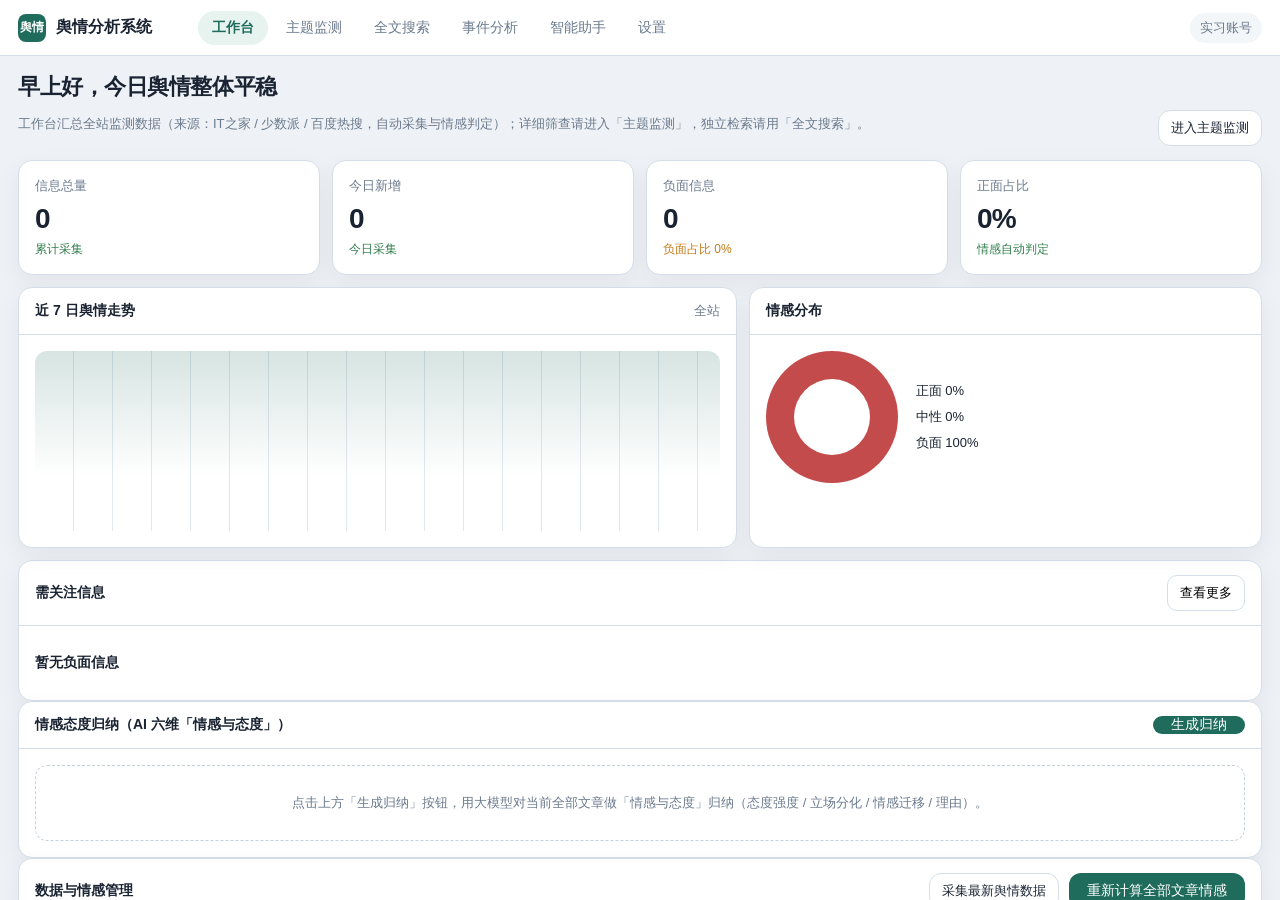
==== prd-ui-mockups/index.html @ eb1dfeb5 "舆情监控分析 Agent：情感分析 + 六维舆情报告 + 数据采集 + 报告生成" ====
<!DOCTYPE html>
<html lang="zh-CN">
<head>
  <meta charset="UTF-8" />
  <meta name="viewport" content="width=device-width, initial-scale=1" />
  <title>舆情分析系统</title>
  <link rel="stylesheet" href="styles.css" />
</head>
<body>
  <header class="topbar">
    <div class="topbar__brand">
      <span class="logo">舆情</span>
      <strong>舆情分析系统</strong>
    </div>
    <nav class="topnav" id="topnav">
      <button type="button" class="topnav__item is-active" data-module="overview">工作台</button>
      <button type="button" class="topnav__item" data-module="monitor">主题监测</button>
      <button type="button" class="topnav__item" data-module="search">全文搜索</button>
      <button type="button" class="topnav__item" data-module="event">事件分析</button>
      <button type="button" class="topnav__item" data-module="assistant">智能助手</button>
      <button type="button" class="topnav__item" data-module="settings">设置</button>
    </nav>
    <div class="topbar__right">
      <span class="user-chip">实习账号</span>
    </div>
  </header>

  <div class="shell" id="shell"></div>
  <div class="toast" id="toast" hidden></div>
  <script src="app.js"></script>
</body>
</html>
---- prd-ui-mockups/styles.css ----
:root {
  --bg: #eef2f6;
  --surface: #ffffff;
  --ink: #1a2332;
  --muted: #6b7a8d;
  --line: #d5dee8;
  --accent: #1f6b5c;
  --accent-soft: #e6f3ef;
  --accent-2: #2b6cb0;
  --sider: #152033;
  --sider-text: #c5d0dc;
  --neg: #c44b4b;
  --pos: #2f7d4a;
  --warn: #c47a1b;
  --shadow: 0 8px 24px rgba(26, 35, 50, 0.06);
  --radius: 14px;
  --font: "Segoe UI", "PingFang SC", "Microsoft YaHei", sans-serif;
}

* { box-sizing: border-box; }
html, body { margin: 0; height: 100%; }
body {
  font-family: var(--font);
  color: var(--ink);
  background: var(--bg);
  display: flex;
  flex-direction: column;
  min-height: 100vh;
}

.muted { color: var(--muted); font-size: 13px; }

/* ===== Top bar ===== */
.topbar {
  height: 56px;
  flex: 0 0 auto;
  display: flex;
  align-items: center;
  gap: 20px;
  padding: 0 18px;
  background: #fff;
  border-bottom: 1px solid var(--line);
  z-index: 30;
}
.topbar__brand {
  display: flex;
  align-items: center;
  gap: 10px;
  min-width: 160px;
}
.logo {
  width: 28px;
  height: 28px;
  border-radius: 8px;
  background: var(--accent);
  color: #fff;
  display: inline-flex;
  align-items: center;
  justify-content: center;
  font-size: 12px;
  font-weight: 700;
}
.topnav {
  display: flex;
  gap: 4px;
  flex: 1;
  overflow-x: auto;
}
.topnav__item {
  border: 0;
  background: transparent;
  padding: 8px 14px;
  border-radius: 999px;
  font-size: 14px;
  color: var(--muted);
  cursor: pointer;
  white-space: nowrap;
  flex: 0 0 auto;
}
.topnav__item:hover { background: #f3f6f9; color: var(--ink); }
.topnav__item.is-active {
  background: var(--accent-soft);
  color: var(--accent);
  font-weight: 700;
}
.topbar__right {
  display: flex;
  align-items: center;
  gap: 10px;
}
.ghost-btn {
  border: 1px solid var(--line);
  background: #fff;
  border-radius: 999px;
  padding: 7px 12px;
  font-size: 13px;
  cursor: pointer;
}
.ghost-btn:hover { border-color: var(--accent); color: var(--accent); }
.user-chip {
  font-size: 13px;
  color: var(--muted);
  background: #f3f6f9;
  padding: 6px 10px;
  border-radius: 999px;
}

/* ===== Shell ===== */
.shell {
  flex: 1;
  min-height: 0;
  display: grid;
  grid-template-columns: 220px minmax(0, 1fr);
}
.shell--nosider {
  grid-template-columns: minmax(0, 1fr);
}

.sider {
  background: var(--sider);
  color: var(--sider-text);
  padding: 16px 12px;
  display: flex;
  flex-direction: column;
  gap: 10px;
  overflow-y: auto;
}
.sider__btn {
  border: 0;
  background: #1f6b5c;
  color: #fff;
  border-radius: 10px;
  padding: 11px 12px;
  font-size: 13px;
  font-weight: 700;
  cursor: pointer;
  text-align: left;
}
.sider__btn.secondary {
  background: transparent;
  border: 1px dashed #3a4a63;
  color: var(--sider-text);
  font-weight: 500;
}
.sider__title {
  margin: 10px 4px 4px;
  font-size: 12px;
  opacity: 0.7;
}
.sider-item {
  border: 0;
  background: transparent;
  color: inherit;
  text-align: left;
  padding: 10px 12px;
  border-radius: 10px;
  cursor: pointer;
  width: 100%;
}
.sider-item:hover { background: rgba(255,255,255,0.06); }
.sider-item.is-active {
  background: rgba(31, 107, 92, 0.35);
  color: #fff;
}
.sider-item__name { font-size: 14px; font-weight: 600; }
.sider-item__meta { margin-top: 3px; font-size: 12px; opacity: 0.7; }

.main {
  min-width: 0;
  min-height: 0;
  overflow: auto;
  padding: 16px 18px 24px;
}
.main--flush { padding: 0; }

.panel {
  background: var(--surface);
  border: 1px solid var(--line);
  border-radius: var(--radius);
  box-shadow: var(--shadow);
}

/* ===== Overview ===== */
.hero-line {
  display: flex;
  justify-content: space-between;
  align-items: flex-end;
  gap: 12px;
  margin-bottom: 14px;
}
.hero-line h1 {
  margin: 0;
  font-size: 22px;
  letter-spacing: -0.02em;
}
.kpi-row {
  display: grid;
  grid-template-columns: repeat(4, minmax(0, 1fr));
  gap: 12px;
  margin-bottom: 12px;
}
.kpi {
  padding: 16px;
}
.kpi__label { font-size: 13px; color: var(--muted); }
.kpi__value {
  margin-top: 8px;
  font-size: 28px;
  font-weight: 700;
  letter-spacing: -0.03em;
}
.kpi__delta { margin-top: 6px; font-size: 12px; }
.kpi__delta.up { color: var(--pos); }
.kpi__delta.down { color: var(--neg); }
.kpi__delta.warn { color: var(--warn); }

.grid-2 {
  display: grid;
  grid-template-columns: 1.4fr 1fr;
  gap: 12px;
  margin-bottom: 12px;
}
.panel__head {
  display: flex;
  justify-content: space-between;
  align-items: center;
  padding: 14px 16px;
  border-bottom: 1px solid var(--line);
}
.panel__head h3 { margin: 0; font-size: 14px; }
.panel__body { padding: 16px; }

.chart-line {
  height: 180px;
  border-radius: 12px;
  background:
    linear-gradient(180deg, rgba(31,107,92,0.18), transparent 70%),
    repeating-linear-gradient(
      90deg,
      transparent 0,
      transparent 38px,
      rgba(213,222,232,0.7) 38px,
      rgba(213,222,232,0.7) 39px
    );
  position: relative;
  overflow: hidden;
}
.chart-line svg {
  position: absolute;
  inset: 18px 10px 10px;
  width: calc(100% - 20px);
  height: calc(100% - 28px);
}
.donut-wrap {
  display: flex;
  align-items: center;
  gap: 18px;
}
.donut {
  width: 132px;
  height: 132px;
  border-radius: 50%;
  background: conic-gradient(#3d8f6a 0 52%, #c9a227 52% 78%, #c44b4b 78% 100%);
  position: relative;
}
.donut::after {
  content: "";
  position: absolute;
  inset: 28px;
  background: #fff;
  border-radius: 50%;
}
.legend { display: grid; gap: 8px; font-size: 13px; }
.legend span::before {
  content: "";
  display: inline-block;
  width: 8px;
  height: 8px;
  border-radius: 50%;
  margin-right: 8px;
}
.legend .p::before { background: #3d8f6a; }
.legend .n::before { background: #c9a227; }
.legend .g::before { background: #c44b4b; }

.attn-list { list-style: none; margin: 0; padding: 0; }
.attn-list li {
  display: flex;
  gap: 10px;
  padding: 12px 0;
  border-bottom: 1px solid #eef2f6;
  cursor: pointer;
}
.attn-list li:last-child { border-bottom: 0; }
.attn-list li:hover .attn__title { color: var(--accent); }
.dot {
  width: 8px;
  height: 8px;
  border-radius: 50%;
  margin-top: 6px;
  flex: 0 0 auto;
}
.dot--neg { background: var(--neg); }
.dot--pos { background: var(--pos); }
.dot--neu { background: #8a94a6; }
.attn__title { font-size: 14px; font-weight: 600; }
.attn__meta { margin-top: 4px; font-size: 12px; color: var(--muted); }

/* ===== Monitor / Search shared ===== */
.toolbar {
  display: flex;
  justify-content: space-between;
  align-items: center;
  gap: 12px;
  margin-bottom: 12px;
}
.crumbs { font-size: 13px; color: var(--muted); }
.crumbs strong { color: var(--ink); }
.view-switch {
  display: flex;
  gap: 6px;
  background: #fff;
  border: 1px solid var(--line);
  border-radius: 999px;
  padding: 4px;
}
.view-switch button {
  border: 0;
  background: transparent;
  border-radius: 999px;
  padding: 6px 12px;
  font-size: 13px;
  cursor: pointer;
  color: var(--muted);
}
.view-switch button.is-active {
  background: var(--accent);
  color: #fff;
}

.filter-box { padding: 14px 16px; margin-bottom: 12px; }
.filter-row {
  display: flex;
  flex-wrap: wrap;
  gap: 8px;
  align-items: center;
  margin-bottom: 10px;
}
.filter-row:last-child { margin-bottom: 0; }
.filter-label {
  width: 72px;
  flex: 0 0 auto;
  font-size: 13px;
  color: var(--muted);
}
.chip {
  border: 1px solid var(--line);
  background: #fff;
  border-radius: 999px;
  padding: 6px 12px;
  font-size: 12px;
  cursor: pointer;
  color: var(--ink);
}
.chip.is-active {
  background: var(--accent-soft);
  border-color: #b7d9cd;
  color: var(--accent);
  font-weight: 700;
}

.content-split {
  display: grid;
  grid-template-columns: minmax(0, 1fr) 260px;
  gap: 12px;
}
.list-panel { padding: 4px 8px; }
.article {
  display: block;
  width: 100%;
  text-align: left;
  border: 0;
  background: transparent;
  padding: 14px 10px;
  border-bottom: 1px solid #eef2f6;
  cursor: pointer;
}
.article:hover { background: #f7fafc; }
.article__title { font-size: 15px; font-weight: 700; margin: 0 0 6px; }
.article__summary {
  margin: 0 0 8px;
  font-size: 13px;
  color: var(--muted);
  line-height: 1.5;
}
.article__meta {
  display: flex;
  gap: 10px;
  flex-wrap: wrap;
  font-size: 12px;
  color: var(--muted);
}
.tag-mini {
  display: inline-flex;
  padding: 2px 8px;
  border-radius: 999px;
  background: #f2f5f8;
}
.tag-mini.neg { background: #fdecec; color: var(--neg); }
.tag-mini.pos { background: #e7f5ec; color: var(--pos); }

.side-card { padding: 14px; margin-bottom: 12px; }
.side-card h4 { margin: 0 0 10px; font-size: 14px; }
.rank { list-style: none; margin: 0; padding: 0; display: grid; gap: 8px; }
.rank li {
  display: flex;
  gap: 8px;
  font-size: 13px;
  cursor: pointer;
}
.rank li:hover { color: var(--accent); }
.rank .idx {
  width: 18px;
  height: 18px;
  border-radius: 5px;
  background: var(--accent-soft);
  color: var(--accent);
  display: inline-flex;
  align-items: center;
  justify-content: center;
  font-size: 11px;
  font-weight: 700;
  flex: 0 0 auto;
}

.search-hero {
  display: flex;
  gap: 10px;
  margin-bottom: 14px;
}
.search-hero input {
  flex: 1;
  border: 1px solid var(--line);
  border-radius: 12px;
  padding: 12px 14px;
  font-size: 14px;
  outline: none;
}
.search-hero input:focus { border-color: #7aae9f; }
.btn-primary {
  border: 0;
  background: var(--accent);
  color: #fff;
  border-radius: 12px;
  padding: 0 18px;
  font-size: 14px;
  cursor: pointer;
  white-space: nowrap;
}
.btn-secondary {
  border: 1px solid var(--line);
  background: #fff;
  color: var(--ink);
  border-radius: 12px;
  padding: 8px 12px;
  font-size: 13px;
  cursor: pointer;
}
.btn-ghost {
  border: 1px solid var(--line);
  background: #fff;
  border-radius: 10px;
  padding: 8px 12px;
  font-size: 13px;
  cursor: pointer;
}

.empty-block {
  border: 1px dashed #c5d0dc;
  border-radius: 12px;
  padding: 28px 12px;
  text-align: center;
  color: var(--muted);
  font-size: 13px;
}

/* ===== Event ===== */
.table {
  width: 100%;
  border-collapse: collapse;
  font-size: 14px;
}
.table th, .table td {
  padding: 12px 14px;
  border-bottom: 1px solid #eef2f6;
  text-align: left;
}
.table th { color: var(--muted); font-weight: 600; font-size: 13px; }
.status-pill {
  display: inline-flex;
  padding: 3px 8px;
  border-radius: 999px;
  font-size: 12px;
  background: var(--accent-soft);
  color: var(--accent);
}

/* ===== Assistant ===== */
.main--assist {
  padding: 16px 18px;
  height: calc(100vh - 56px);
  min-height: 0;
  overflow: hidden;
}
.assist-layout {
  display: grid;
  grid-template-columns: 220px minmax(0, 1fr) 280px;
  gap: 12px;
  height: 100%;
  min-height: 0;
}
.assist-side, .assist-chat, .assist-insight {
  background: #fff;
  border: 1px solid var(--line);
  border-radius: var(--radius);
  box-shadow: var(--shadow);
  min-height: 0;
  min-width: 0;
  display: flex;
  flex-direction: column;
}
.assist-side {
  padding: 14px;
  gap: 8px;
  overflow-y: auto;
}
.brand-mini {
  font-size: 15px;
  font-weight: 700;
  color: var(--ink);
  margin-bottom: 4px;
}
.assist-nav {
  border: 1px solid var(--line);
  background: #fff;
  border-radius: 12px;
  padding: 10px 12px;
  font-size: 13px;
  text-align: left;
  cursor: pointer;
  color: var(--ink);
}
.assist-nav.is-active {
  background: var(--accent-soft);
  border-color: #b7d9cd;
  color: var(--accent);
  font-weight: 700;
}
.assist-side__hint {
  margin: 8px 0 4px;
  line-height: 1.5;
  font-size: 12px;
}
.assist-side .btn-secondary { width: 100%; }
.assist-chat { overflow: hidden; }
.assist-insight {
  padding: 16px;
  gap: 12px;
  overflow-y: auto;
}
.insight-head {
  display: flex;
  justify-content: space-between;
  align-items: center;
}
.insight-head h3 { margin: 0; font-size: 14px; }
.assist-tips {
  margin: 0;
  padding-left: 18px;
  font-size: 13px;
  color: var(--muted);
  line-height: 1.55;
  display: grid;
  gap: 6px;
}
.chat {
  flex: 1;
  overflow-y: auto;
  padding: 16px;
  display: grid;
  gap: 12px;
  align-content: start;
}
.bubble {
  max-width: 92%;
  padding: 12px 14px;
  border-radius: 14px;
  font-size: 14px;
  line-height: 1.55;
}
.bubble p { margin: 0 0 10px; }
.bubble--user {
  justify-self: end;
  background: #1a2332;
  color: #fff;
  border-bottom-right-radius: 4px;
}
.bubble--agent {
  justify-self: start;
  background: #f5f8fb;
  border: 1px solid var(--line);
  border-bottom-left-radius: 4px;
}
.composer {
  display: flex;
  gap: 8px;
  padding: 12px 16px 16px;
  border-top: 1px solid var(--line);
}
.composer input {
  flex: 1;
  border: 1px solid var(--line);
  border-radius: 12px;
  padding: 12px 14px;
  font-size: 14px;
  outline: none;
}
.param-card {
  background: #fff;
  border: 1px solid var(--line);
  border-radius: 12px;
  padding: 12px;
  display: grid;
  gap: 8px;
}
.param-card__row span {
  display: block;
  color: var(--muted);
  font-size: 12px;
  margin-bottom: 2px;
}
.param-card__actions { display: flex; gap: 8px; flex-wrap: wrap; margin-top: 4px; }
.assist-insight { padding: 16px; gap: 10px; overflow-y: auto; }
.assist-insight h3 { margin: 0; font-size: 14px; }
.examples { display: flex; flex-wrap: wrap; gap: 8px; }
.examples .chip { text-align: left; padding: 10px 14px; }
.empty-hero { padding: 36px 24px 12px; }
.empty-hero h2 { margin: 0 0 10px; font-size: 24px; }
.empty-hero p { margin: 0 0 16px; color: var(--muted); font-size: 14px; line-height: 1.6; }

.main--plan {
  padding: 12px 18px 20px;
  height: calc(100vh - 56px);
  min-height: 0;
  overflow: hidden;
  display: flex;
  flex-direction: column;
  gap: 10px;
}
.plan-banner {
  flex: 0 0 auto;
  background: #f3f6f9;
  border: 1px solid var(--line);
  border-radius: 12px;
  padding: 10px 14px;
  font-size: 13px;
  color: var(--muted);
  line-height: 1.5;
}
.plan-layout {
  flex: 1;
  min-height: 0;
  display: grid;
  grid-template-columns: minmax(0, 1.15fr) minmax(320px, 0.95fr);
  gap: 12px;
}
.plan-form-panel,
.plan-agent-panel {
  min-height: 0;
  display: flex;
  flex-direction: column;
  overflow: hidden;
}
.plan-form {
  padding: 16px 18px 18px;
  overflow-y: auto;
  flex: 1;
}
.plan-row {
  display: grid;
  grid-template-columns: 120px minmax(0, 1fr);
  gap: 12px;
  align-items: center;
  margin-bottom: 14px;
}
.plan-row--top { align-items: start; }
.plan-row label {
  font-size: 13px;
  color: var(--ink);
  font-weight: 600;
  padding-top: 8px;
}
.plan-field { min-width: 0; }
.plan-field input,
.plan-field select,
.plan-field textarea {
  width: 100%;
  border: 1px solid var(--line);
  border-radius: 10px;
  padding: 10px 12px;
  font-size: 14px;
  font-family: inherit;
  outline: none;
  background: #fff;
}
.plan-field input:focus,
.plan-field select:focus,
.plan-field textarea:focus { border-color: #7aae9f; }
.plan-field textarea { resize: vertical; line-height: 1.5; }
.plan-hint {
  display: inline-block;
  margin-top: 6px;
  margin-left: 8px;
  font-size: 12px;
  color: var(--muted);
}
.plan-tip {
  margin: 6px 0 0;
  font-size: 12px;
  color: var(--muted);
  line-height: 1.45;
}
.plan-field--switch {
  display: flex;
  align-items: center;
  gap: 10px;
}
.switch {
  position: relative;
  display: inline-flex;
  width: 46px;
  height: 26px;
  cursor: pointer;
}
.switch input {
  opacity: 0;
  width: 0;
  height: 0;
}
.switch__ui {
  position: absolute;
  inset: 0;
  background: #9aa6b5;
  border-radius: 999px;
  transition: 0.2s;
}
.switch__ui::after {
  content: "";
  position: absolute;
  width: 20px;
  height: 20px;
  left: 3px;
  top: 3px;
  background: #fff;
  border-radius: 50%;
  transition: 0.2s;
}
.switch input:checked + .switch__ui { background: var(--accent); }
.switch input:checked + .switch__ui::after { transform: translateX(20px); }
.alert-onoff {
  display: inline-flex;
  align-items: center;
  justify-content: center;
  min-width: 42px;
  padding: 4px 10px;
  border-radius: 999px;
  font-size: 12px;
  font-weight: 700;
  background: #e8edf3;
  color: var(--muted);
}
.alert-onoff.is-on {
  background: #2b6cb0;
  color: #fff;
}
.alert-box {
  margin: 4px 0 16px;
  padding: 14px;
  border: 1px solid #d7e4f5;
  border-radius: 12px;
  background: #f7fbff;
}
.alert-box__title {
  font-size: 13px;
  font-weight: 700;
  color: #2b6cb0;
  margin-bottom: 12px;
}
.alert-grid {
  display: grid;
  grid-template-columns: 1fr 1fr;
  gap: 12px 18px;
  margin-top: 4px;
}
.alert-line {
  display: grid;
  grid-template-columns: 88px minmax(0, 1fr);
  gap: 8px;
  align-items: center;
  margin-bottom: 10px;
}
.alert-line--sources {
  margin-bottom: 12px;
  align-items: start;
}
.alert-line--sources > span {
  padding-top: 6px;
}
.alert-line > span {
  font-size: 12px;
  color: var(--muted);
}
.opt-wrap {
  display: flex;
  flex-wrap: wrap;
  gap: 6px;
}
.opt {
  border: 0;
  background: #e8eef8;
  color: #3a4a63;
  border-radius: 6px;
  padding: 6px 10px;
  font-size: 12px;
  cursor: pointer;
}
.opt.is-active {
  background: #2b6cb0;
  color: #fff;
}
.opt-wrap--interval {
  align-items: center;
}
.opt-wrap--interval select {
  border: 1px solid var(--line);
  border-radius: 6px;
  padding: 5px 8px;
  font-size: 12px;
}

@media (max-width: 1100px) {
  .alert-grid { grid-template-columns: 1fr; }
}
.plan-actions {
  display: flex;
  justify-content: center;
  gap: 12px;
  padding-top: 8px;
}
.plan-actions .btn-primary,
.plan-actions .btn-secondary {
  min-width: 96px;
  padding: 10px 18px;
}
.req {
  color: #e05353;
  font-style: normal;
  margin-right: 2px;
}
.event-form-head .btn-ghost {
  padding: 6px 10px;
}
.plan-field--dates {
  display: flex;
  flex-wrap: wrap;
  align-items: center;
  gap: 8px;
}
.plan-field--dates input {
  width: 140px;
}
.plan-form-panel .panel__head.event-form-head {
  background: linear-gradient(90deg, #2b6cb0, #3b82c4);
  color: #fff;
  border-bottom: 0;
  border-radius: 14px 14px 0 0;
}
.plan-form-panel .panel__head.event-form-head h3 { color: #fff; }
.plan-form-panel .panel__head.event-form-head .btn-ghost {
  background: rgba(255,255,255,0.15);
  border-color: rgba(255,255,255,0.35);
  color: #fff;
}
.plan-agent-panel .chat { flex: 1; }
.plan-agent-panel .empty-hero { padding: 28px 20px 12px; }
.plan-agent-panel .empty-hero h2 { font-size: 22px; }

@media (max-width: 1100px) {
  .plan-layout { grid-template-columns: 1fr; }
  .main--plan { height: auto; overflow: auto; }
}

.modal-mask {
  position: fixed;
  inset: 0;
  background: rgba(15, 23, 36, 0.45);
  display: flex;
  align-items: center;
  justify-content: center;
  z-index: 40;
  padding: 20px;
}
.modal {
  width: min(520px, 100%);
  background: #fff;
  border-radius: 16px;
  padding: 18px;
  box-shadow: var(--shadow);
}
.modal h3 { margin: 0 0 8px; }
.modal p { margin: 0 0 14px; color: var(--muted); font-size: 14px; line-height: 1.55; }
.modal__actions { display: flex; gap: 8px; justify-content: flex-end; }

.toast {
  position: fixed;
  left: 50%;
  bottom: 28px;
  transform: translateX(-50%);
  background: #1a2332;
  color: #fff;
  padding: 10px 16px;
  border-radius: 999px;
  font-size: 13px;
  z-index: 50;
  box-shadow: var(--shadow);
}
.toast[hidden] { display: none; }

@media (max-width: 1100px) {
  .kpi-row, .grid-2, .content-split, .assist-layout, .settings-grid, .provider-list {
    grid-template-columns: 1fr;
  }
  .shell { grid-template-columns: 1fr; }
  .sider { display: none; }
}

/* ===== Settings 页（新增，不影响既有界面） ===== */
.main--settings {
  width: 100%;
}
.settings-grid {
  display: grid;
  grid-template-columns: 1fr 1fr;
  gap: 14px;
  margin-bottom: 14px;
}
.settings-card { align-self: start; }
.settings-card .panel__body { padding: 16px; display: grid; gap: 14px; }

.provider-list {
  display: grid;
  grid-template-columns: 1fr 1fr;
  gap: 10px;
}
.provider-item {
  border: 1px solid var(--line);
  background: #fff;
  border-radius: 12px;
  padding: 12px;
  text-align: left;
  cursor: pointer;
  transition: 0.15s;
}
.provider-item:hover { border-color: #b7d9cd; }
.provider-item.is-active {
  border-color: var(--accent);
  background: var(--accent-soft);
  box-shadow: inset 0 0 0 1px var(--accent);
}
.provider-item__name { font-size: 14px; font-weight: 700; color: var(--ink); }
.provider-item.is-active .provider-item__name { color: var(--accent); }
.provider-item__desc { margin-top: 4px; font-size: 12px; color: var(--muted); line-height: 1.5; }

.cfg-fields { display: grid; gap: 12px; }
.cfg-field { display: grid; gap: 6px; }
.cfg-field label { font-size: 12px; font-weight: 600; color: var(--muted); }
.cfg-field input {
  width: 100%;
  border: 1px solid var(--line);
  border-radius: 10px;
  padding: 10px 12px;
  font-size: 14px;
  font-family: inherit;
  outline: none;
  background: #fff;
}
.cfg-field input:focus { border-color: #7aae9f; box-shadow: 0 0 0 3px rgba(31, 107, 92, 0.08); }
.cfg-note {
  font-size: 12px;
  color: var(--muted);
  line-height: 1.6;
  background: #f3f6f9;
  border: 1px dashed #c5d0dc;
  border-radius: 10px;
  padding: 10px 12px;
}

.settings-actions {
  display: flex;
  justify-content: flex-end;
  margin-bottom: 14px;
}
.settings-actions .btn-primary { padding: 10px 22px; }

.settings-result { overflow: hidden; }
.result-overview { padding-bottom: 14px; border-bottom: 1px solid var(--line); margin-bottom: 14px; }
.result-stats {
  display: grid;
  grid-template-columns: repeat(4, minmax(0, 1fr));
  gap: 12px;
  margin-bottom: 14px;
}
.stat {
  border: 1px solid var(--line);
  border-radius: 12px;
  padding: 14px;
  text-align: center;
  background: #fbfcfd;
}
.stat__num { font-size: 26px; font-weight: 700; letter-spacing: -0.02em; }
.stat__label { margin-top: 4px; font-size: 12px; color: var(--muted); }
.stat.pos .stat__num { color: #2f7d4a; }
.stat.neu .stat__num { color: #b08a17; }
.stat.neg .stat__num { color: #c44b4b; }

.result-bar {
  display: flex;
  height: 22px;
  border-radius: 999px;
  overflow: hidden;
  background: #eef2f6;
}
.bar-pos { background: #3d8f6a; }
.bar-neu { background: #d9b53a; }
.bar-neg { background: #c44b4b; }
.result-bar-legend {
  display: flex;
  gap: 18px;
  margin-top: 10px;
  font-size: 13px;
  color: var(--muted);
  flex-wrap: wrap;
}
.result-bar-legend span { display: inline-flex; align-items: center; }
.result-bar-legend i {
  display: inline-block;
  width: 8px;
  height: 8px;
  border-radius: 50%;
  margin-right: 6px;
}
.result-bar-legend .dot--pos { background: #3d8f6a; }
.result-bar-legend .dot--neu { background: #d9b53a; }
.result-bar-legend .dot--neg { background: #c44b4b; }

.result-list { display: grid; }
.result-list__head { font-size: 13px; font-weight: 700; color: var(--muted); margin-bottom: 6px; }
.res-row {
  display: flex;
  gap: 12px;
  align-items: flex-start;
  padding: 12px 4px;
  border-bottom: 1px solid #eef2f6;
}
.res-row:last-child { border-bottom: 0; }
.res-tag {
  flex: 0 0 auto;
  padding: 3px 10px;
  border-radius: 999px;
  font-size: 12px;
  font-weight: 600;
  background: #eef2f6;
  color: var(--muted);
}
.res-tag.pos { background: #e7f5ec; color: #2f7d4a; }
.res-tag.neg { background: #fdecec; color: #c44b4b; }
.res-body { min-width: 0; }
.res-title { font-size: 14px; font-weight: 600; line-height: 1.45; }
.res-meta { margin-top: 3px; font-size: 12px; color: var(--muted); }

/* ===== 情感态度归纳（LLM insight） ===== */
.insight-loading {
  text-align: center;
  padding: 24px;
  color: var(--muted);
  font-size: 13px;
}
.insight-overview { display: grid; gap: 16px; }
.insight-badges {
  display: grid;
  grid-template-columns: repeat(2, minmax(0, 1fr));
  gap: 12px;
}
.insight-badge {
  border: 1px solid var(--line);
  border-radius: 12px;
  padding: 14px;
  text-align: center;
  background: #fbfcfd;
}
.insight-badge span { display: block; font-size: 12px; color: var(--muted); margin-bottom: 6px; }
.insight-badge strong { font-size: 20px; font-weight: 700; }
.insight-section { }
.insight-section__title {
  font-size: 13px;
  font-weight: 700;
  color: var(--muted);
  margin-bottom: 10px;
}
.insight-shift {
  font-size: 14px;
  line-height: 1.6;
  background: #f5f8fb;
  border-left: 3px solid var(--accent);
  border-radius: 8px;
  padding: 10px 14px;
}
.meter-row {
  display: grid;
  grid-template-columns: 72px minmax(0, 1fr) 48px;
  gap: 10px;
  align-items: center;
  margin-bottom: 10px;
}
.meter-row:last-child { margin-bottom: 0; }
.meter-label { font-size: 13px; color: var(--ink); }
.meter-track {
  height: 12px;
  border-radius: 999px;
  background: #eef2f6;
  overflow: hidden;
}
.meter-fill { height: 100%; border-radius: 999px; transition: 0.3s; }
.meter-fill--strength { background: linear-gradient(90deg, #3d8f6a, #1f6b5c); }
.meter-fill--stance { background: linear-gradient(90deg, #2b6cb0, #3b82c4); }
.meter-val { font-size: 12px; color: var(--muted); text-align: right; }
.insight-reasons { margin: 0; padding-left: 18px; display: grid; gap: 6px; }
.insight-reasons li { font-size: 13px; line-height: 1.55; }
.insight-review {
  font-size: 12px;
  color: #b08a17;
  background: #fdf6e3;
  border: 1px solid #f0dfae;
  border-radius: 8px;
  padding: 8px 12px;
}
@media (max-width: 900px) {
  .insight-badges { grid-template-columns: 1fr; }
}

.res-more {
  display: block;
  margin: 12px auto 0;
  width: 100%;
  text-align: center;
  padding: 9px 12px;
}

.insight-error {
  border: 1px solid #e8b4b4;
  background: #fdf3f3;
  border-radius: 12px;
  padding: 14px 16px;
}
.insight-error__title { font-size: 14px; font-weight: 700; color: #c44b4b; margin-bottom: 8px; }
.insight-error__msg { font-size: 13px; color: #8a3d3d; margin-bottom: 8px; word-break: break-all; }
.insight-error__hint { font-size: 12px; color: #b07a7a; line-height: 1.6; }

/* ===== 六维分析驾驶舱（事件报告 / 分析洞察） ===== */
.insight-cockpit { display: flex; flex-direction: column; gap: 16px; }
.cockpit {
  background: #fff;
  border-radius: 12px;
  padding: 20px 24px;
  border: 1px solid var(--line);
  display: flex;
  align-items: center;
  justify-content: space-between;
  flex-wrap: wrap;
  gap: 16px;
}
.cockpit__left { display: flex; align-items: center; gap: 16px; flex-wrap: wrap; }
.cockpit__title { font-size: 18px; font-weight: 700; color: var(--ink); }
.cockpit__meta { font-size: 13px; color: #9ca3af; margin-top: 4px; }
.cockpit__badge {
  display: inline-flex; align-items: center;
  padding: 4px 12px; border-radius: 20px; font-size: 13px; font-weight: 600;
}
.badge--warning { background: #fef3c7; color: #92400e; }
.badge--demo { background: #f3f4f6; color: #6b7280; font-weight: 400; }
.cockpit__actions { display: flex; gap: 10px; }
.insight-cockpit .btn {
  padding: 8px 18px; border-radius: 8px; font-size: 13px; font-weight: 500;
  cursor: pointer; border: 1px solid transparent;
}
.insight-cockpit .btn--primary { background: #059669; color: #fff; border: 0; }
.insight-cockpit .btn--primary:hover { background: #047857; }
.insight-cockpit .btn--secondary { background: #fff; color: #374151; border-color: #d1d5db; }
.insight-cockpit .btn--sm { padding: 5px 12px; font-size: 12px; border-radius: 6px; }

.review-bar {
  display: flex; align-items: center; justify-content: space-between; gap: 12px;
  padding: 12px 16px; background: #fffbeb; border: 1px solid #fcd34d; border-radius: 8px;
}
.review-bar__text { font-size: 13px; color: #92400e; }
.review-bar__link {
  border: 0; background: transparent; font-size: 12px; color: #b45309;
  cursor: pointer; font-weight: 500; white-space: nowrap;
}

.mini-charts {
  display: grid; grid-template-columns: repeat(3, minmax(0, 1fr)); gap: 16px;
}
.chart-card {
  background: #fff; border-radius: 12px; padding: 16px 20px; border: 1px solid var(--line);
}
.chart-card__header {
  display: flex; align-items: center; justify-content: space-between; margin-bottom: 12px; gap: 8px;
}
.chart-card__title { font-size: 14px; font-weight: 600; color: #374151; }
.chart-card__head-right { display: flex; align-items: center; gap: 8px; }
.chart-card__value { font-size: 20px; font-weight: 700; color: #111; }
.chart-card__change {
  font-size: 12px; padding: 2px 8px; border-radius: 12px; font-weight: 500;
}
.change--up { background: #ecfdf5; color: #059669; }
.chart-card__sub, .chart-card__foot { font-size: 12px; color: #9ca3af; }
.sparkline { width: 100%; height: 60px; display: block; }
.donut-wrap.insight-donut { display: flex; align-items: center; gap: 16px; }
.insight-donut .donut-legend { display: flex; flex-direction: column; gap: 6px; }
.legend-item { display: flex; align-items: center; gap: 6px; font-size: 12px; color: #6b7280; }
.legend-dot { width: 8px; height: 8px; border-radius: 50%; flex-shrink: 0; }
.flow-steps { display: flex; align-items: center; gap: 8px; font-size: 12px; color: #6b7280; flex-wrap: wrap; }
.flow-step { padding: 4px 10px; background: #f3f4f6; border-radius: 6px; font-weight: 500; }
.flow-arrow { color: #9ca3af; }
.flow-highlight { background: #ecfdf5; color: #059669; }
.hl { color: #059669; font-weight: 600; }

.analysis-grid {
  display: grid; grid-template-columns: repeat(3, minmax(0, 1fr)); gap: 16px;
}
.analysis-card {
  background: #fff; border-radius: 12px; border: 1px solid var(--line);
  padding: 20px; display: flex; flex-direction: column; gap: 4px;
}
.analysis-card__header {
  display: flex; align-items: center; justify-content: space-between; margin-bottom: 8px;
}
.analysis-card__title { font-size: 15px; font-weight: 700; color: #111; }
.analysis-card__tag {
  font-size: 11px; padding: 2px 8px; border-radius: 4px; font-weight: 500;
}
.tag--ai { background: #eff6ff; color: #2563eb; }
.tag--risk { background: #fef2f2; color: #dc2626; }
.metric-row {
  display: flex; align-items: flex-start; gap: 10px; padding: 10px 0;
  border-bottom: 1px dashed #f3f4f6;
}
.metric-row:last-child { border-bottom: none; }
.metric-label {
  min-width: 72px; font-size: 12px; color: #6b7280; font-weight: 500; padding-top: 1px;
}
.metric-body { flex: 1; min-width: 0; }
.metric-value { font-size: 13px; color: #1f2937; font-weight: 500; line-height: 1.55; }
.metric-value--strong { font-weight: 700; color: #111; }
.metric-value--alert { color: #dc2626; font-weight: 600; }
.metric-value--warn { color: #d97706; font-weight: 600; }
.metric-value--ok { color: #059669; font-weight: 700; }
.neg-em { color: #dc2626; font-weight: 700; }
.metric-sub { font-size: 12px; color: #9ca3af; margin-top: 4px; line-height: 1.45; }
.metric-link {
  border: 0; background: none; padding: 0; font-size: 12px; color: #059669;
  cursor: pointer; margin-top: 4px; display: inline-block; text-align: left;
}
.metric-link:hover { text-decoration: underline; }

.mini-timeline { display: flex; align-items: center; gap: 6px; margin-top: 8px; flex-wrap: wrap; }
.tl-node {
  padding: 4px 10px; border-radius: 6px; font-size: 11px; font-weight: 500;
  background: #f3f4f6; color: #6b7280;
}
.tl-node--current { background: #fef3c7; color: #92400e; }
.tl-arrow { color: #d1d5db; font-size: 12px; }

.stance-bar {
  display: flex; height: 8px; border-radius: 4px; overflow: hidden; margin-top: 8px;
}
.stance-seg--a { background: #fca5a5; }
.stance-seg--b { background: #fcd34d; }
.stance-seg--c { background: #86efac; }
.stance-seg--d { background: #cbd5e1; }
.stance-labels {
  display: flex; justify-content: space-between; margin-top: 6px; font-size: 11px; color: #6b7280; gap: 4px;
}

.action-panel {
  background: #fff; border-radius: 12px; padding: 20px 24px; border: 1px solid var(--line);
}
.action-panel__title {
  font-size: 14px; font-weight: 700; color: #111; margin-bottom: 14px;
}
.action-list { display: flex; flex-direction: column; gap: 10px; }
.action-item {
  display: flex; align-items: center; justify-content: space-between; gap: 12px;
  padding: 12px 16px; background: #f9fafb; border-radius: 8px; border: 1px solid #f3f4f6;
}
.action-item__left { display: flex; align-items: flex-start; gap: 10px; flex: 1; min-width: 0; }
.action-priority {
  width: 6px; height: 6px; border-radius: 50%; flex-shrink: 0; margin-top: 7px;
}
.priority--1 { background: #dc2626; box-shadow: 0 0 0 3px rgba(220, 38, 38, 0.15); }
.priority--2 { background: #f59e0b; box-shadow: 0 0 0 3px rgba(245, 158, 11, 0.15); }
.priority--3 { background: #6b7280; }
.action-text { font-size: 13px; color: #374151; line-height: 1.5; }

@media (max-width: 1100px) {
  .mini-charts, .analysis-grid {
    grid-template-columns: 1fr;
  }
}

.sixdim-loading {
  text-align: center;
  padding: 40px 20px;
  color: var(--muted);
  font-size: 14px;
  background: #fff;
  border: 1px dashed var(--line);
  border-radius: 12px;
}
.sixdim-empty {
  text-align: center;
  padding: 40px 20px;
  background: #fff;
  border: 1px dashed var(--line);
  border-radius: 12px;
}

/* 来源构成（传播结构降级展示） */
.src-row {
  display: grid;
  grid-template-columns: 72px minmax(0, 1fr) 40px;
  gap: 8px;
  align-items: center;
  margin-bottom: 8px;
}
.src-row:last-child { margin-bottom: 0; }
.src-label { font-size: 12px; color: #6b7280; }
.src-track { height: 8px; border-radius: 4px; background: #eef2f6; overflow: hidden; }
.src-fill { height: 100%; border-radius: 4px; background: #1f6b5c; }
.src-val { font-size: 12px; color: var(--muted); text-align: right; }

/* 舆情研判分析报告弹窗 */
.modal--report {
  width: min(760px, 100%);
  max-height: 85vh;
  display: flex;
  flex-direction: column;
}
.report-content {
  flex: 1;
  overflow-y: auto;
  font-size: 14px;
  line-height: 1.7;
  color: #1f2937;
  padding-right: 4px;
  margin: 8px 0 14px;
}
.report-content h2 { font-size: 18px; margin: 16px 0 8px; color: #111; }
.report-content h3 { font-size: 15px; margin: 12px 0 6px; color: #111; border-left: 3px solid #1f6b5c; padding-left: 8px; }
.report-content h4 { font-size: 13px; margin: 10px 0 4px; color: #374151; }
.report-content p { margin: 6px 0; }
.report-content ul { margin: 6px 0 6px 18px; padding: 0; }
.report-content li { margin: 3px 0; }

.report-loading {
  display: flex;
  flex-direction: column;
  align-items: center;
  gap: 12px;
  padding: 40px 20px;
  text-align: center;
}
.report-loading p { margin: 0; font-size: 14px; color: var(--ink); }
.report-loading .muted { font-size: 12px; }
.spinner {
  width: 36px;
  height: 36px;
  border: 4px solid #e5e7eb;
  border-top-color: #1f6b5c;
  border-radius: 50%;
  animation: spin 1s linear infinite;
}
@keyframes spin { to { transform: rotate(360deg); } }
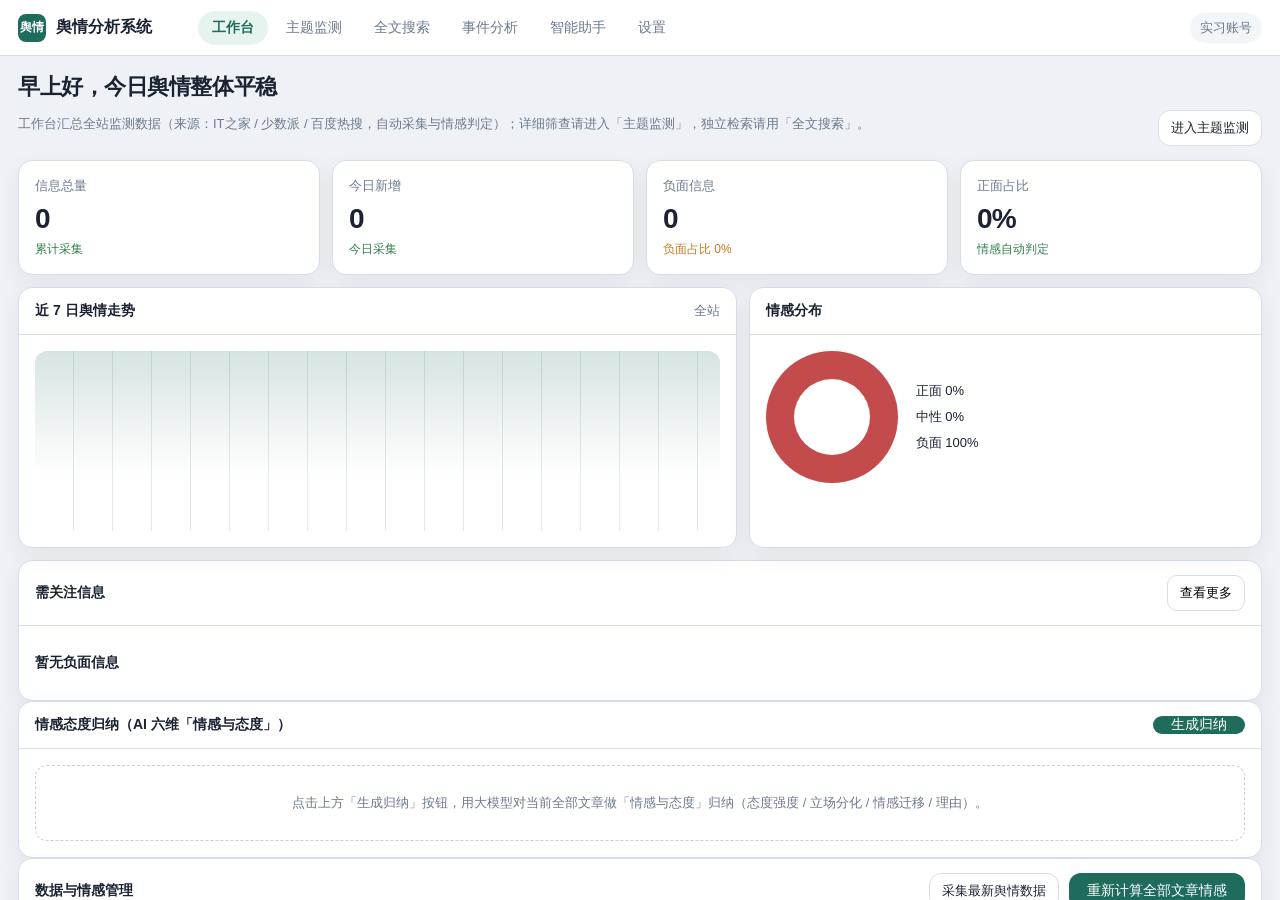
==== commit 305fef59: "切换监测主题时保留当前子视图，并禁止原型静态资源被浏览器缓存。 Co-authored-by: Cursor <cursoragent@cursor.com>" ====
--- a/prd-ui-mockups/index.html
+++ b/prd-ui-mockups/index.html
@@ -27,6 +27,6 @@
 
   <div class="shell" id="shell"></div>
   <div class="toast" id="toast" hidden></div>
-  <script src="app.js"></script>
+  <script src="app.js?v=preserve-view-1"></script>
 </body>
 </html>
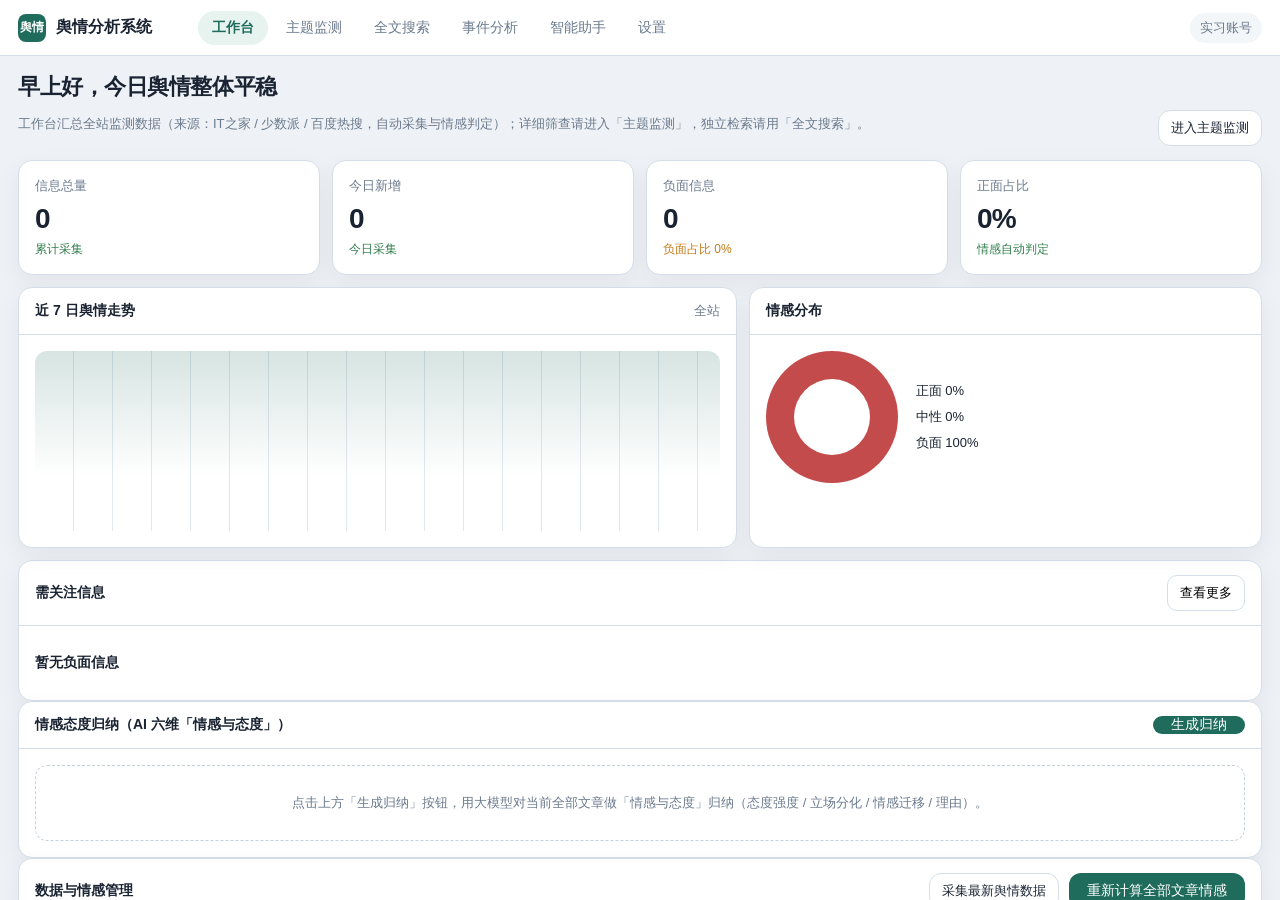
==== commit c402d222: "应对方案改为先六维、再确认模板后生成；三份模板以处置为主。" ====
--- a/prd-ui-mockups/index.html
+++ b/prd-ui-mockups/index.html
@@ -4,7 +4,7 @@
   <meta charset="UTF-8" />
   <meta name="viewport" content="width=device-width, initial-scale=1" />
   <title>舆情分析系统</title>
-  <link rel="stylesheet" href="styles.css" />
+  <link rel="stylesheet" href="styles.css?v=plan-1" />
 </head>
 <body>
   <header class="topbar">
@@ -27,6 +27,6 @@
 
   <div class="shell" id="shell"></div>
   <div class="toast" id="toast" hidden></div>
-  <script src="app.js?v=preserve-view-1"></script>
+  <script src="app.js?v=plan-3"></script>
 </body>
 </html>
--- a/prd-ui-mockups/styles.css
+++ b/prd-ui-mockups/styles.css
@@ -162,6 +162,12 @@
   background: rgba(31, 107, 92, 0.35);
   color: #fff;
 }
+.sider-item.is-disabled,
+.sider-item.is-disabled:hover {
+  opacity: 0.45;
+  cursor: not-allowed;
+  background: transparent;
+}
 .sider-item__name { font-size: 14px; font-weight: 600; }
 .sider-item__meta { margin-top: 3px; font-size: 12px; opacity: 0.7; }
 
@@ -1205,6 +1211,12 @@
 }
 .insight-cockpit .btn--primary { background: #059669; color: #fff; border: 0; }
 .insight-cockpit .btn--primary:hover { background: #047857; }
+.insight-cockpit .btn--primary:disabled,
+.insight-cockpit .btn--primary:disabled:hover {
+  opacity: 0.45;
+  cursor: not-allowed;
+  background: #059669;
+}
 .insight-cockpit .btn--secondary { background: #fff; color: #374151; border-color: #d1d5db; }
 .insight-cockpit .btn--sm { padding: 5px 12px; font-size: 12px; border-radius: 6px; }
 
@@ -1393,6 +1405,42 @@
 }
 .report-loading p { margin: 0; font-size: 14px; color: var(--ink); }
 .report-loading .muted { font-size: 12px; }
+
+.modal--plan-confirm { width: min(560px, 100%); }
+.plan-reasons {
+  margin: 0 0 12px;
+  padding-left: 18px;
+  font-size: 13px;
+  color: #374151;
+  line-height: 1.55;
+}
+.plan-confirm-hint {
+  margin: 0 0 8px;
+  font-size: 13px;
+  color: #92400e;
+  background: #fef3c7;
+  padding: 8px 10px;
+  border-radius: 8px;
+  line-height: 1.5;
+}
+.plan-template-list { display: flex; flex-direction: column; gap: 8px; margin: 12px 0 16px; }
+.plan-template-item {
+  display: flex;
+  gap: 10px;
+  align-items: flex-start;
+  border: 1px solid var(--line);
+  border-radius: 10px;
+  padding: 10px 12px;
+  cursor: pointer;
+}
+.plan-template-item:has(input:checked) {
+  border-color: var(--accent);
+  background: var(--accent-soft);
+}
+.plan-template-item strong { display: block; font-size: 14px; color: var(--ink); }
+.plan-template-item span { display: block; margin-top: 2px; font-size: 12px; color: var(--muted); }
+.plan-template-item input { margin-top: 3px; }
+
 .spinner {
   width: 36px;
   height: 36px;
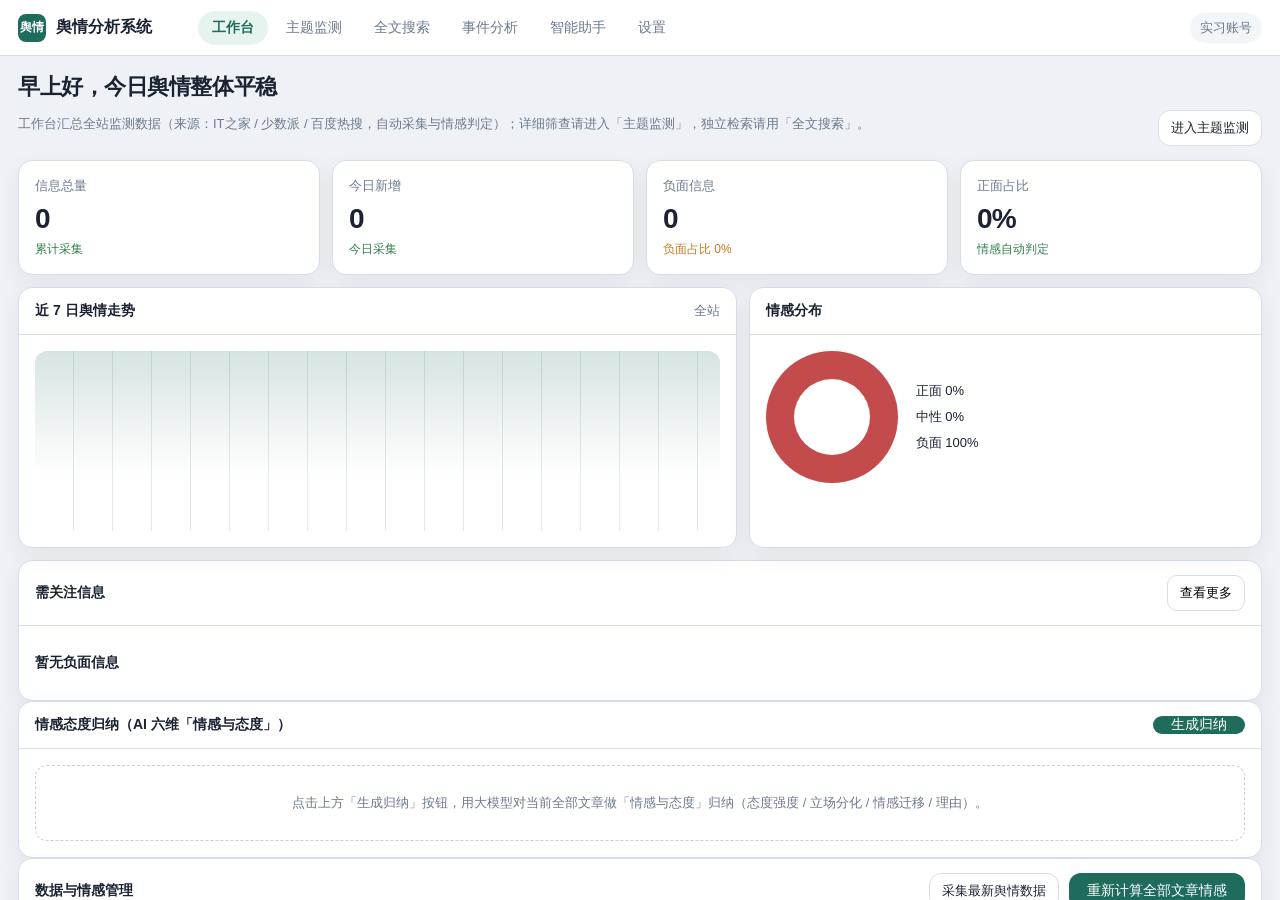
==== commit 4b2b99d7: "监测主题「编辑」改为打开同一张表并按原 id 覆盖保存。 Co-authored-by: Cursor <cursoragent@cursor.com>" ====
--- a/prd-ui-mockups/index.html
+++ b/prd-ui-mockups/index.html
@@ -27,6 +27,6 @@
 
   <div class="shell" id="shell"></div>
   <div class="toast" id="toast" hidden></div>
-  <script src="app.js?v=plan-3"></script>
+  <script src="app.js?v=edit-topic-1"></script>
 </body>
 </html>
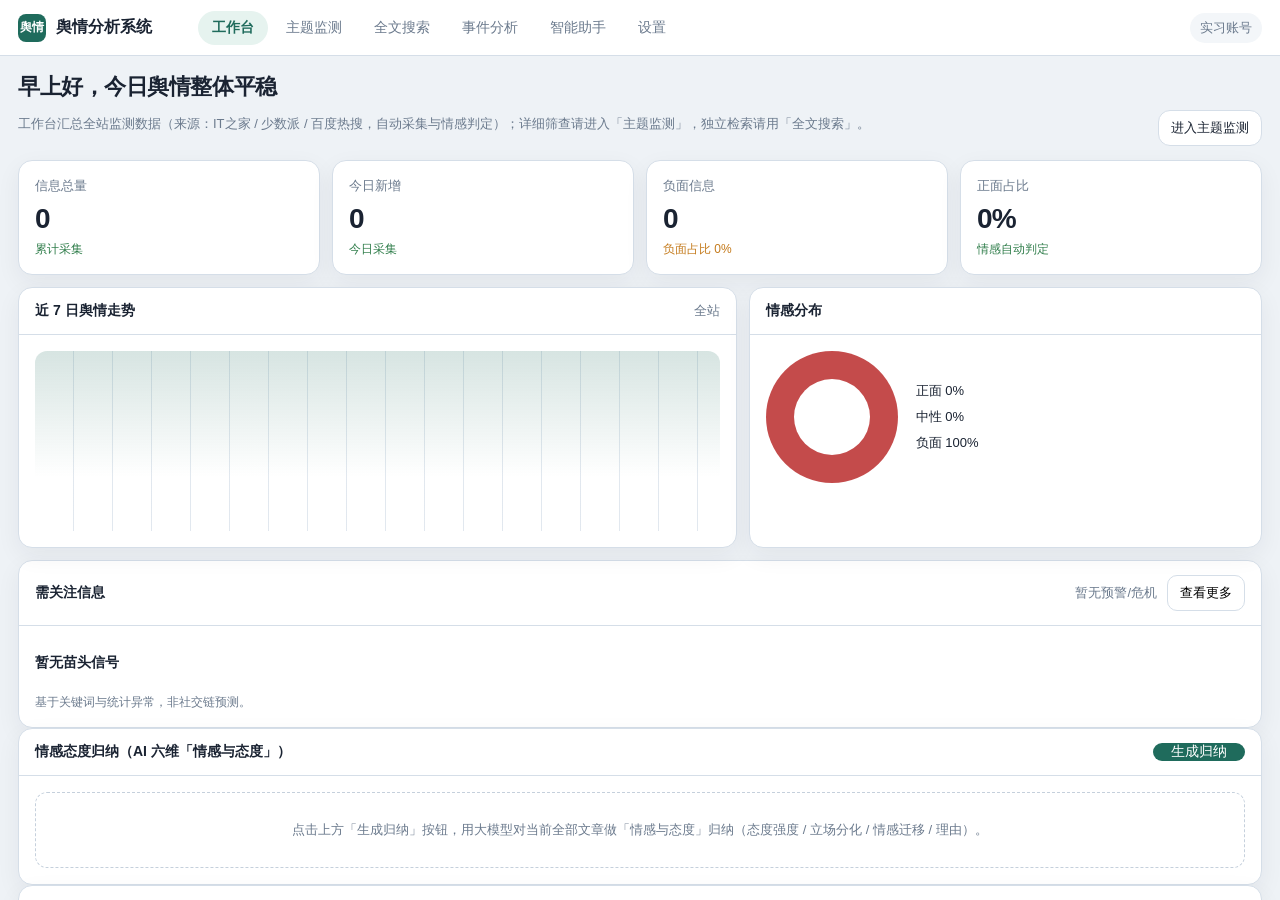
==== commit 80d8bfa4: "完善工作台主题预警、六维重新生成与可核验推理依据。 Co-authored-by: Cursor <cursoragent@cursor.com>" ====
--- a/prd-ui-mockups/index.html
+++ b/prd-ui-mockups/index.html
@@ -4,7 +4,7 @@
   <meta charset="UTF-8" />
   <meta name="viewport" content="width=device-width, initial-scale=1" />
   <title>舆情分析系统</title>
-  <link rel="stylesheet" href="styles.css?v=plan-1" />
+  <link rel="stylesheet" href="styles.css?v=basis-1" />
 </head>
 <body>
   <header class="topbar">
@@ -27,6 +27,6 @@
 
   <div class="shell" id="shell"></div>
   <div class="toast" id="toast" hidden></div>
-  <script src="app.js?v=edit-topic-1"></script>
+  <script src="app.js?v=basis-1"></script>
 </body>
 </html>
--- a/prd-ui-mockups/styles.css
+++ b/prd-ui-mockups/styles.css
@@ -234,6 +234,7 @@
   border-bottom: 1px solid var(--line);
 }
 .panel__head h3 { margin: 0; font-size: 14px; }
+.panel__head-right { display: flex; align-items: center; gap: 10px; }
 .panel__body { padding: 16px; }
 
 .chart-line {
@@ -309,8 +310,38 @@
 .dot--neg { background: var(--neg); }
 .dot--pos { background: var(--pos); }
 .dot--neu { background: #8a94a6; }
+.dot--warn { background: var(--warn); }
 .attn__title { font-size: 14px; font-weight: 600; }
 .attn__meta { margin-top: 4px; font-size: 12px; color: var(--muted); }
+.attn__body { flex: 1; min-width: 0; }
+.attn__top { display: flex; align-items: center; gap: 8px; margin-bottom: 4px; }
+.attn__topic { font-size: 12px; color: var(--muted); }
+.attn-badge {
+  display: inline-flex;
+  align-items: center;
+  padding: 1px 8px;
+  border-radius: 999px;
+  font-size: 11px;
+  font-weight: 600;
+  line-height: 1.6;
+}
+.attn-badge--危机 { background: #fde8e8; color: var(--neg); }
+.attn-badge--预警 { background: #fdf0dc; color: var(--warn); }
+.attn-badge--观察 { background: #eef2f6; color: #5b6b7c; }
+.attn__reasons {
+  margin: 8px 0 0;
+  padding-left: 18px;
+  font-size: 12px;
+  color: var(--muted);
+  line-height: 1.55;
+}
+.attn__actions { margin-top: 8px; }
+.attn-plan-btn { padding: 4px 10px; font-size: 12px; }
+.attn-disclaimer {
+  margin: 10px 0 0;
+  font-size: 12px;
+  color: var(--muted);
+}
 
 /* ===== Monitor / Search shared ===== */
 .toolbar {
@@ -913,7 +944,7 @@
   display: flex;
   align-items: center;
   justify-content: center;
-  z-index: 40;
+  z-index: 70;
   padding: 20px;
 }
 .modal {
@@ -937,7 +968,7 @@
   padding: 10px 16px;
   border-radius: 999px;
   font-size: 13px;
-  z-index: 50;
+  z-index: 80;
   box-shadow: var(--shadow);
 }
 .toast[hidden] { display: none; }
@@ -1204,7 +1235,7 @@
 }
 .badge--warning { background: #fef3c7; color: #92400e; }
 .badge--demo { background: #f3f4f6; color: #6b7280; font-weight: 400; }
-.cockpit__actions { display: flex; gap: 10px; }
+.cockpit__actions { display: flex; flex-wrap: wrap; gap: 10px; justify-content: flex-end; }
 .insight-cockpit .btn {
   padding: 8px 18px; border-radius: 8px; font-size: 13px; font-weight: 500;
   cursor: pointer; border: 1px solid transparent;
@@ -1228,6 +1259,9 @@
 .review-bar__link {
   border: 0; background: transparent; font-size: 12px; color: #b45309;
   cursor: pointer; font-weight: 500; white-space: nowrap;
+}
+.review-bar__link:disabled {
+  color: #d6b07a; cursor: not-allowed;
 }
 
 .mini-charts {
@@ -1320,6 +1354,7 @@
 }
 .action-panel__title {
   font-size: 14px; font-weight: 700; color: #111; margin-bottom: 14px;
+  display: flex; align-items: center; justify-content: space-between; gap: 8px;
 }
 .action-list { display: flex; flex-direction: column; gap: 10px; }
 .action-item {
@@ -1450,3 +1485,91 @@
   animation: spin 1s linear infinite;
 }
 @keyframes spin { to { transform: rotate(360deg); } }
+
+/* ===== 推理依据抽屉 ===== */
+#basis-drawer-root { position: relative; z-index: 45; }
+.basis-mask {
+  position: fixed; inset: 0;
+  background: rgba(15, 23, 36, 0.35);
+}
+.basis-drawer {
+  position: fixed; top: 0; right: 0; height: 100%;
+  width: min(480px, 100vw);
+  background: #fff;
+  box-shadow: -8px 0 32px rgba(15, 23, 36, 0.14);
+  display: flex; flex-direction: column;
+}
+.basis-drawer__head {
+  display: flex; align-items: flex-start; justify-content: space-between; gap: 12px;
+  padding: 16px 20px; border-bottom: 1px solid var(--line);
+}
+.basis-drawer__title { font-size: 16px; font-weight: 700; color: #111; }
+.basis-drawer__sub { font-size: 12px; color: var(--muted); margin-top: 4px; }
+.basis-close {
+  border: 0; background: #f3f4f6; width: 28px; height: 28px; border-radius: 8px;
+  font-size: 18px; line-height: 1; cursor: pointer; color: #6b7280;
+}
+.basis-close:hover { background: #e5e7eb; color: #111; }
+.basis-drawer__body {
+  flex: 1; min-height: 0; overflow-y: auto; padding: 16px 20px 32px;
+}
+.basis-meta {
+  background: #f8fafc; border: 1px solid #e5e7eb; border-radius: 10px;
+  padding: 12px 14px; margin-bottom: 12px;
+}
+.basis-meta p { margin: 0 0 6px; font-size: 13px; color: #374151; line-height: 1.55; }
+.basis-meta p:last-child { margin-bottom: 0; }
+.basis-stats { font-size: 12px !important; color: #4b5563 !important; }
+.basis-alert {
+  background: #fef2f2; border: 1px solid #fecaca; color: #991b1b;
+  border-radius: 8px; padding: 10px 12px; font-size: 12px; margin-bottom: 12px;
+}
+.basis-alert--soft {
+  background: #fffbeb; border-color: #fcd34d; color: #92400e;
+}
+.basis-dim {
+  border: 1px solid #e5e7eb; border-radius: 10px; margin-bottom: 10px; background: #fff;
+}
+.basis-dim > summary {
+  cursor: pointer; font-weight: 600; font-size: 13px; padding: 10px 12px; list-style: none;
+}
+.basis-dim > summary::-webkit-details-marker { display: none; }
+.basis-dim > summary::before { content: "▸ "; color: #9ca3af; }
+.basis-dim[open] > summary::before { content: "▾ "; }
+.basis-dim--tech { background: #f9fafb; }
+.basis-field {
+  padding: 10px 12px 14px; border-top: 1px dashed #f3f4f6;
+}
+.basis-field.is-focus {
+  background: #fffbeb; outline: 1px solid #fcd34d; border-radius: 0 0 10px 10px;
+}
+.basis-field__head {
+  display: flex; align-items: center; flex-wrap: wrap; gap: 6px; margin-bottom: 6px;
+  font-size: 13px;
+}
+.basis-claim { margin: 0 0 8px; font-size: 13px; color: #1f2937; line-height: 1.55; }
+.basis-pill {
+  font-size: 11px; padding: 1px 7px; border-radius: 999px;
+  background: #f3f4f6; color: #6b7280; font-weight: 500;
+}
+.basis-pill--ok { background: #ecfdf5; color: #059669; }
+.basis-pill--bad { background: #fef2f2; color: #dc2626; }
+.basis-card {
+  border: 1px solid #e5e7eb; border-radius: 8px; padding: 10px 12px; margin-bottom: 8px;
+  background: #fafafa;
+}
+.basis-card--warn { border-color: #fcd34d; background: #fffbeb; }
+.basis-card__meta {
+  display: flex; justify-content: space-between; gap: 8px;
+  font-size: 11px; color: #6b7280; margin-bottom: 4px;
+}
+.basis-card__tag { font-weight: 600; color: #059669; }
+.basis-card__tag.is-warn { color: #b45309; }
+.basis-card__title { font-size: 13px; font-weight: 600; color: #111; line-height: 1.4; }
+.basis-quote {
+  margin: 8px 0; font-size: 12px; color: #374151; line-height: 1.55;
+  border-left: 3px solid #1f6b5c; padding-left: 8px;
+}
+.basis-empty { font-size: 12px; color: #9ca3af; margin: 0 0 8px; }
+.basis-action-list { margin: 0 0 10px; padding-left: 18px; font-size: 13px; color: #374151; }
+.basis-action-list li { margin-bottom: 4px; }
